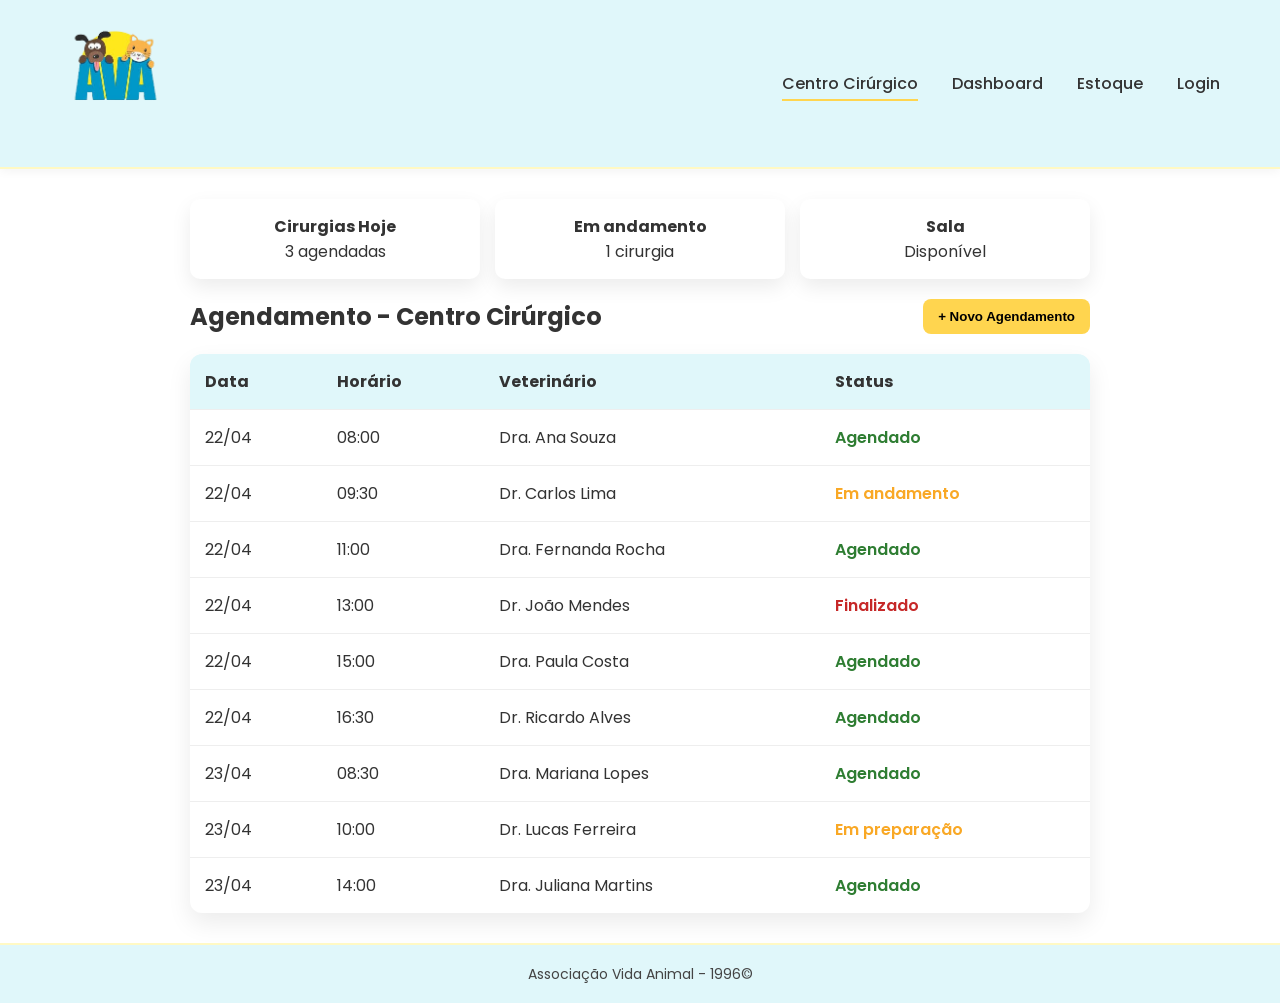
==== cirurgico.html @ 7896a2a1 "Add files via upload" ====
<!DOCTYPE html>
<html lang="pt-br">
<head>
<meta charset="UTF-8">
<title>AVA - Centro Cirúrgico</title>
<link rel="stylesheet" href="css/style.css">
<meta name="viewport" content="width=device-width, initial-scale=1.0">
</head>

<body>

<header>
    <div class="logo-container">
        <img src="img/logoava.png" alt="Logo AVA">
    </div>

    <nav>
        <a href="cirurgico.html" class="active">Centro Cirúrgico</a>
        <a href="dashboard.html">Dashboard</a>
        <a href="estoque.html">Estoque</a>
        <a href="index.html">Login</a>
    </nav>
</header>

<main>

    <div class="estoque-container">


        <div class="info-cirurgico">

        <div class="info-card">
                <h4>Cirurgias Hoje</h4>
                <p>3 agendadas</p>
            </div>

            <div class="info-card">
                <h4>Em andamento</h4>
                <p>1 cirurgia</p>
            </div>

            <div class="info-card">
                <h4>Sala</h4>
                <p>Disponível</p>
            </div>

        </div>

        <div class="topo-estoque">
            <h2>Agendamento - Centro Cirúrgico</h2>
            <button>+ Novo Agendamento</button>
        </div>

        <table>
            <thead>
                <tr>
                    <th>Data</th>
                    <th>Horário</th>
                    <th>Veterinário</th>
                    <th>Status</th>
                </tr>
            </thead>

            <tbody>
                <tr><td>22/04</td><td>08:00</td><td>Dra. Ana Souza</td><td class="ok">Agendado</td></tr>
                <tr><td>22/04</td><td>09:30</td><td>Dr. Carlos Lima</td><td class="low">Em andamento</td></tr>
                <tr><td>22/04</td><td>11:00</td><td>Dra. Fernanda Rocha</td><td class="ok">Agendado</td></tr>
                <tr><td>22/04</td><td>13:00</td><td>Dr. João Mendes</td><td class="out">Finalizado</td></tr>
                <tr><td>22/04</td><td>15:00</td><td>Dra. Paula Costa</td><td class="ok">Agendado</td></tr>
                <tr><td>22/04</td><td>16:30</td><td>Dr. Ricardo Alves</td><td class="ok">Agendado</td></tr>
                <tr><td>23/04</td><td>08:30</td><td>Dra. Mariana Lopes</td><td class="ok">Agendado</td></tr>
                <tr><td>23/04</td><td>10:00</td><td>Dr. Lucas Ferreira</td><td class="low">Em preparação</td></tr>
                <tr><td>23/04</td><td>14:00</td><td>Dra. Juliana Martins</td><td class="ok">Agendado</td></tr>
            </tbody>
        </table>

    </div>

</main>
<footer>
Associação Vida Animal - 1996&copy;
</footer>

</body>
</html>
---- css/style.css ----
/* ===== FONTE ===== */
@import url('https://fonts.googleapis.com/css2?family=Poppins:wght@300;400;600&display=swap');

/* ===== RESET ===== */
* {
    margin: 0;
    padding: 0;
    box-sizing: border-box;
}

/* ===== BODY / LAYOUT BASE ===== */
body {
    font-family: 'Poppins', sans-serif;
    background: #ffffff;
    color: #333;

    display: flex;
    flex-direction: column;
    min-height: 100vh;
}

/* ===== HEADER ===== */
header {
    display: flex;
    justify-content: space-between;
    align-items: center;
    padding: 25px 60px;
    background: #E0F7FA;
    border-bottom: 2px solid #FFF9C4;
    box-shadow: 0 2px 10px rgba(0,0,0,0.05);
}

/* LOGO */
.logo-container img {
    height: 110px;
}

/* NAV */
nav a {
    margin-left: 30px;
    font-size: 16px;
    text-decoration: none;
    color: #333;
    font-weight: 500;
    position: relative;
    transition: 0.3s;
}

nav a:hover {
    color: #00796B;
}

nav a.active::after {
    content: "";
    width: 100%;
    height: 2px;
    background: #FFD54F;
    position: absolute;
    bottom: -6px;
    left: 0;
}

/* ===== MAIN ===== */
main {
    flex: 1;
    padding: 30px;
}

/* ===== FOOTER ===== */
footer {
    height: 60px;
    display: flex;
    justify-content: center;
    align-items: center;
    background: #E0F7FA;
    border-top: 2px solid #FFF9C4;
    font-size: 14px;
    color: #444;
}

/* ================================================= LOGIN ===== */

.login-box {
    background: #ffffff;
    padding: 45px;
    width: 360px;
    border-radius: 16px;
    border: 1px solid #E0F2F1;
    box-shadow: 0px 10px 30px rgba(0,0,0,0.08);
    text-align: center;
    margin: auto;
}

.login-box h2 {
    margin-bottom: 8px;
    font-weight: 600;
}

.login-box p {
    margin-bottom: 25px;
    color: #777;
    font-size: 14px;
}

/* INPUTS */
.login-box input {
    width: 100%;
    padding: 12px;
    margin: 10px 0;
    border-radius: 10px;
    border: 1px solid #ddd;
}

.login-box input:focus {
    border-color: #80DEEA;
    outline: none;
}

/* RADIO */
.radio-group {
    background: #f9f9f9;
    padding: 12px;
    border-radius: 10px;
    margin: 15px 0 20px;
    border: 1px solid #eee;
}

.radio-item {
    display: flex;
    align-items: center;
    gap: 10px;
    padding: 6px 4px;
    cursor: pointer;
}

/* força o input a ter tamanho fixo */
.radio-item input {
    width: 16px;
    height: 16px;
    margin: 0;
    accent-color: #FFD54F;
}

/* garante alinhamento do texto */
.radio-item span {
    display: inline-block;
}

.radio-item:hover {
    background: #E0F7FA;
}

.radio-item input {
    transform: scale(1.1);
    accent-color: #FFD54F;
    margin: 0;
    position: relative;
    top: 1px; 
}

/* BUTTON */
.login-box button {
    width: 100%;
    padding: 12px;
    background: #FFD54F;
    border: none;
    border-radius: 10px;
    font-weight: 600;
    cursor: pointer;
}

.login-box button:hover {
    background: #FFE082;
}

/* ERRO */
#erro-msg {
    color: #c62828;
    font-size: 13px;
    margin: 10px 0;
    text-align: left;
}

input.erro {
    border: 2px solid #c62828;
}

/* ================================================= ESTOQUE ===== */

.estoque-container {
    width: 90%;
    max-width: 900px;
    margin: auto;
}

/* TOPO */
.topo-estoque {
    display: flex;
    justify-content: space-between;
    align-items: center;
    margin-bottom: 20px;
}

.topo-estoque button {
    padding: 10px 15px;
    background: #FFD54F;
    border-radius: 8px;
    border: none;
    font-weight: 600;
}

/* TABELA */
table {
    width: 100%;
    border-collapse: collapse;
    background: #fff;
    border-radius: 12px;
    overflow: hidden;
    box-shadow: 0px 10px 25px rgba(0,0,0,0.08);
}

thead {
    background: #E0F7FA;
}

th, td {
    padding: 15px;
    text-align: left;
}

td {
    border-top: 1px solid #eee;
}

tr:hover {
    background: #f9f9f9;
}

/* STATUS */
.ok { color: #2e7d32; font-weight: 600; }
.low { color: #f9a825; font-weight: 600; }
.out { color: #c62828; font-weight: 600; }

/* ================================================= DASHBOARD ===== */

.dashboard-container {
    width: 90%;
    max-width: 1000px;
    margin: auto;
}

.cards {
    display: flex;
    gap: 20px;
    margin-top: 20px;
}

.card {
    flex: 1;
    background: #fff;
    padding: 25px;
    border-radius: 12px;
    box-shadow: 0px 10px 25px rgba(0,0,0,0.08);
    text-align: center;
    transition: 0.3s;
}

.card:hover {
    transform: translateY(-5px);
}

.card.alert {
    border: 2px solid #FFD54F;
}

/* EXTRA */
.painel-extra {
    display: flex;
    gap: 20px;
    margin-top: 30px;
}

.alertas-box, .atividade-box {
    flex: 1;
    background: #fff;
    padding: 20px;
    border-radius: 12px;
    box-shadow: 0px 10px 25px rgba(0,0,0,0.08);
}

/* ================================================= CIRÚRGICO ===== */

.info-cirurgico {
    display: flex;
    gap: 15px;
    margin-bottom: 20px;
}

.info-card {
    flex: 1;
    background: #fff;
    padding: 15px;
    border-radius: 10px;
    text-align: center;
    box-shadow: 0px 8px 20px rgba(0,0,0,0.08);
}

/* ================================================= RESPONSIVO ===== */

@media (max-width: 768px) {

    header {
        flex-direction: column;
        padding: 15px;
        gap: 10px;
    }

    .logo-container img {
        height: 80px;
    }

    nav {
        display: flex;
        flex-wrap: wrap;
        justify-content: center;
    }

    nav a {
        margin: 5px 10px;
        font-size: 14px;
    }

    .cards,
    .painel-extra,
    .info-cirurgico {
        flex-direction: column;
    }

    .estoque-container,
    .dashboard-container {
        width: 100%;
    }

    table {
        font-size: 12px;
    }

    th, td {
        padding: 10px;
    }
}
/* ===== LAYOUT ESTOQUE ===== */
.layout-estoque {
    display: flex;
    gap: 25px;
    align-items: flex-start;
}

/* TABELA */
.estoque-container {
    flex: 2;
}

/* LATERAL */
.painel-lateral {
    flex: 0.7;
    max-width: 280px;
    display: flex;
    flex-direction: column;
    gap: 15px;
}

/* CARDS LATERAIS */
.alertas-box,
.atividade-box {
    background: #ffffff;
    padding: 15px;
    border-radius: 10px;
    box-shadow: 0px 8px 20px rgba(0,0,0,0.08);
    font-size: 13px;
}

.alertas-box h3,
.atividade-box h3 {
    font-size: 14px;
    margin-bottom: 8px;
}

.alertas-box li,
.atividade-box li {
    margin-bottom: 6px;
}

/* RESPONSIVO */
@media (max-width: 768px) {
    .layout-estoque {
        flex-direction: column;
    }

    .painel-lateral {
        max-width: 100%;
    }
}
/* CENTRALIZA O CARD */
.alertas-box,
.atividade-box {
    background: #ffffff;
    padding: 15px;
    border-radius: 10px;
    box-shadow: 0px 8px 20px rgba(0,0,0,0.08);
    font-size: 13px;
    text-align: center;
}

/* LISTA CENTRALIZADA BONITA */
.alertas-box ul,
.atividade-box ul {
    display: inline-block;
    text-align: left;
    padding-left: 15px;
    margin-top: 5px;
}

/* ITENS */
.alertas-box li,
.atividade-box li {
    margin-bottom: 6px;
}
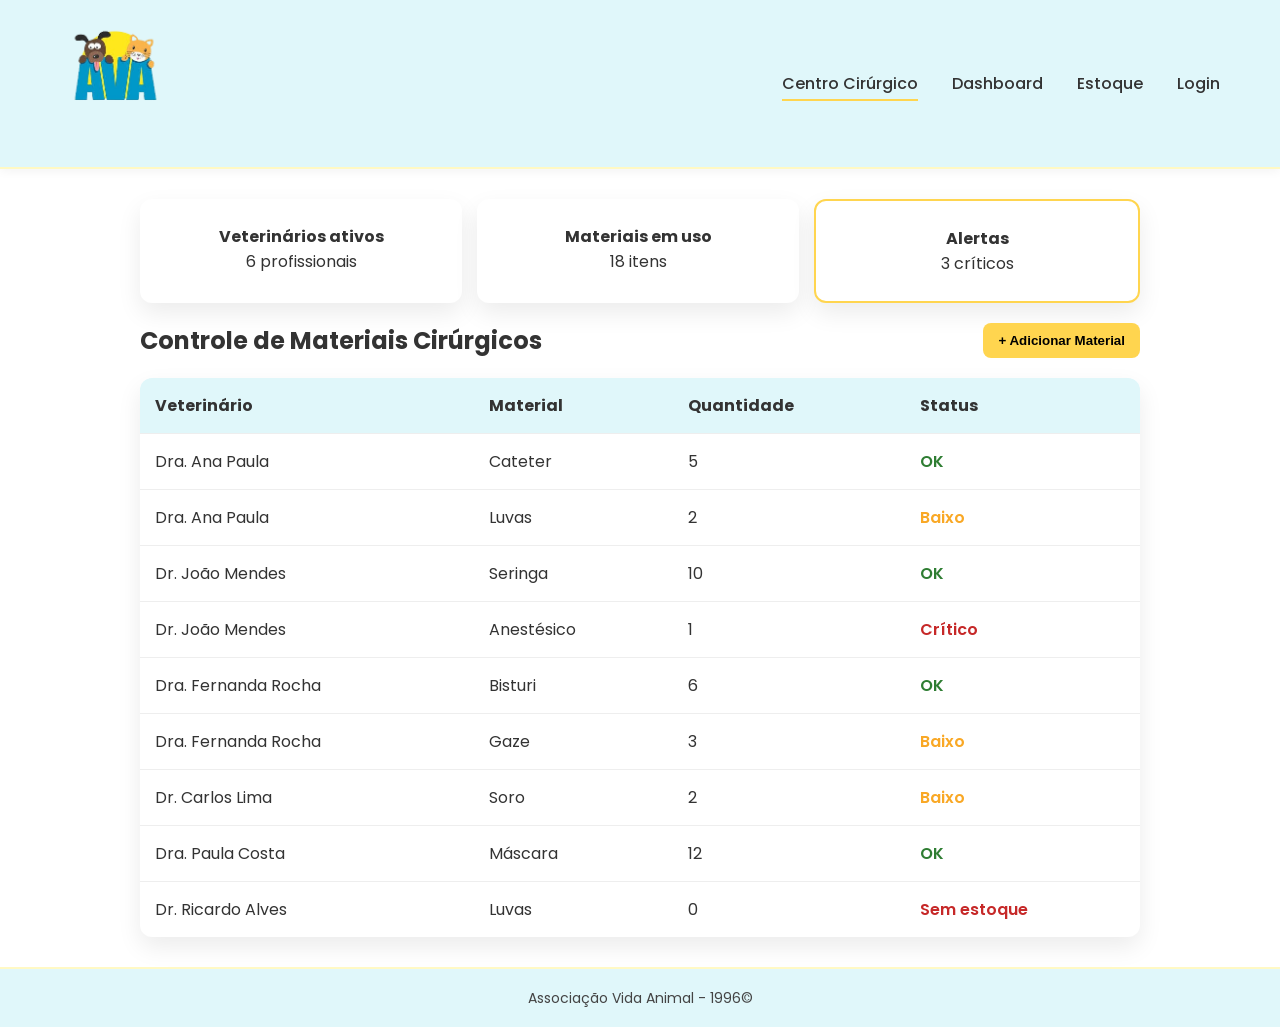
==== commit 41a33433: "atualizando layout responsivo" ====
--- a/cirurgico.html
+++ b/cirurgico.html
@@ -26,51 +26,53 @@
 
     <div class="estoque-container">
 
-
+        <!-- CARDS DE RESUMO -->
         <div class="info-cirurgico">
 
-        <div class="info-card">
-                <h4>Cirurgias Hoje</h4>
-                <p>3 agendadas</p>
+            <div class="info-card">
+                <h4>Veterinários ativos</h4>
+                <p>6 profissionais</p>
             </div>
 
             <div class="info-card">
-                <h4>Em andamento</h4>
-                <p>1 cirurgia</p>
+                <h4>Materiais em uso</h4>
+                <p>18 itens</p>
             </div>
 
-            <div class="info-card">
-                <h4>Sala</h4>
-                <p>Disponível</p>
+            <div class="info-card alert">
+                <h4>Alertas</h4>
+                <p>3 críticos</p>
             </div>
 
         </div>
 
+        <!-- TOPO -->
         <div class="topo-estoque">
-            <h2>Agendamento - Centro Cirúrgico</h2>
-            <button>+ Novo Agendamento</button>
+            <h2>Controle de Materiais Cirúrgicos</h2>
+            <button onclick="abrirModal()">+ Adicionar Material</button>
         </div>
 
+        <!-- TABELA NOVA -->
         <table>
             <thead>
                 <tr>
-                    <th>Data</th>
-                    <th>Horário</th>
                     <th>Veterinário</th>
+                    <th>Material</th>
+                    <th>Quantidade</th>
                     <th>Status</th>
                 </tr>
             </thead>
 
             <tbody>
-                <tr><td>22/04</td><td>08:00</td><td>Dra. Ana Souza</td><td class="ok">Agendado</td></tr>
-                <tr><td>22/04</td><td>09:30</td><td>Dr. Carlos Lima</td><td class="low">Em andamento</td></tr>
-                <tr><td>22/04</td><td>11:00</td><td>Dra. Fernanda Rocha</td><td class="ok">Agendado</td></tr>
-                <tr><td>22/04</td><td>13:00</td><td>Dr. João Mendes</td><td class="out">Finalizado</td></tr>
-                <tr><td>22/04</td><td>15:00</td><td>Dra. Paula Costa</td><td class="ok">Agendado</td></tr>
-                <tr><td>22/04</td><td>16:30</td><td>Dr. Ricardo Alves</td><td class="ok">Agendado</td></tr>
-                <tr><td>23/04</td><td>08:30</td><td>Dra. Mariana Lopes</td><td class="ok">Agendado</td></tr>
-                <tr><td>23/04</td><td>10:00</td><td>Dr. Lucas Ferreira</td><td class="low">Em preparação</td></tr>
-                <tr><td>23/04</td><td>14:00</td><td>Dra. Juliana Martins</td><td class="ok">Agendado</td></tr>
+                <tr><td>Dra. Ana Paula</td><td>Cateter</td><td>5</td><td class="ok">OK</td></tr>
+                <tr><td>Dra. Ana Paula</td><td>Luvas</td><td>2</td><td class="low">Baixo</td></tr>
+                <tr><td>Dr. João Mendes</td><td>Seringa</td><td>10</td><td class="ok">OK</td></tr>
+                <tr><td>Dr. João Mendes</td><td>Anestésico</td><td>1</td><td class="out">Crítico</td></tr>
+                <tr><td>Dra. Fernanda Rocha</td><td>Bisturi</td><td>6</td><td class="ok">OK</td></tr>
+                <tr><td>Dra. Fernanda Rocha</td><td>Gaze</td><td>3</td><td class="low">Baixo</td></tr>
+                <tr><td>Dr. Carlos Lima</td><td>Soro</td><td>2</td><td class="low">Baixo</td></tr>
+                <tr><td>Dra. Paula Costa</td><td>Máscara</td><td>12</td><td class="ok">OK</td></tr>
+                <tr><td>Dr. Ricardo Alves</td><td>Luvas</td><td>0</td><td class="out">Sem estoque</td></tr>
             </tbody>
         </table>
 
@@ -81,5 +83,38 @@
 Associação Vida Animal - 1996&copy;
 </footer>
 
+<!-- MODAL -->
+<div id="modal" class="modal">
+    <div class="modal-content">
+
+        <h3>Novo Material</h3>
+
+        <input type="text" placeholder="Veterinário">
+        <input type="text" placeholder="Material">
+        <input type="number" placeholder="Quantidade">
+
+        <button onclick="salvarProduto()">Salvar</button>
+        <button onclick="fecharModal()" class="cancelar">Cancelar</button>
+
+        <p id="msg-sucesso"></p>
+
+    </div>
+</div>
+
+<script>
+function abrirModal() {
+    document.getElementById("modal").style.display = "flex";
+}
+
+function fecharModal() {
+    document.getElementById("modal").style.display = "none";
+}
+
+function salvarProduto() {
+    document.getElementById("msg-sucesso").innerText = "Produto adicionado (simulação)";
+}
+</script>
+
+
 </body>
 </html>
--- a/css/style.css
+++ b/css/style.css
@@ -290,6 +290,12 @@
 
 /* ================================================= CIRÚRGICO ===== */
 
+.estoque-container {
+    width: 90%;
+    max-width: 1000px;
+    margin: auto;
+}
+
 .info-cirurgico {
     display: flex;
     gap: 15px;
@@ -299,10 +305,21 @@
 .info-card {
     flex: 1;
     background: #fff;
-    padding: 15px;
-    border-radius: 10px;
+    padding: 25px;
+    border-radius: 12px;
+    box-shadow: 0px 10px 25px rgba(0,0,0,0.08);
     text-align: center;
-    box-shadow: 0px 8px 20px rgba(0,0,0,0.08);
+    transition: 0.3s;
+}
+
+
+.info-card:hover {
+    transform: translateY(-5px);
+}
+
+
+.info-card.alert {
+    border: 2px solid #FFD54F;
 }
 
 /* ================================================= RESPONSIVO ===== */
@@ -352,18 +369,22 @@
 /* ===== LAYOUT ESTOQUE ===== */
 .layout-estoque {
     display: flex;
-    gap: 25px;
+    gap: 20px;
     align-items: flex-start;
+
+    width: 90%;
+    max-width: 1200px;
+    margin: auto;
 }
 
 /* TABELA */
 .estoque-container {
-    flex: 2;
+    flex: 3;
 }
 
 /* LATERAL */
 .painel-lateral {
-    flex: 0.7;
+    flex: 1;
     max-width: 280px;
     display: flex;
     flex-direction: column;
@@ -390,6 +411,8 @@
 .atividade-box li {
     margin-bottom: 6px;
 }
+
+
 
 /* RESPONSIVO */
 @media (max-width: 768px) {
@@ -426,3 +449,99 @@
 .atividade-box li {
     margin-bottom: 6px;
 }
+/* ===== MODAL ===== */
+.modal {
+    display: none;
+    position: fixed;
+    top: 0;
+    left: 0;
+
+    width: 100%;
+    height: 100%;
+
+    background: rgba(0,0,0,0.5);
+
+    justify-content: center;
+    align-items: center;
+
+    z-index: 999; /* ESSENCIAL */
+}
+
+.modal-content {
+    background: #fff;
+    padding: 25px;
+    border-radius: 12px;
+    width: 320px;
+
+    display: flex;
+    flex-direction: column;
+    gap: 12px;
+
+    box-shadow: 0px 10px 30px rgba(0,0,0,0.2);
+}
+
+/* inputs */
+.modal-content input {
+    padding: 10px;
+    border-radius: 8px;
+    border: 1px solid #ddd;
+}
+
+/* botões */
+.modal-content button {
+    padding: 10px;
+    border-radius: 8px;
+    border: none;
+    background: #FFD54F;
+    cursor: pointer;
+}
+
+.modal-content .cancelar {
+    background: #eee;
+}
+
+#msg-sucesso {
+    font-size: 13px;
+    color: green;
+    text-align: center;
+}
+
+
+/* ===== FIX MOBILE TABELA ===== */
+
+@media (max-width: 768px) {
+
+    main {
+        padding: 15px;
+    }
+
+    .layout-estoque {
+        flex-direction: column;
+        width: 100%;
+        padding: 0 10px;
+    }
+
+    .estoque-container {
+        width: 100%;
+        overflow-x: auto;
+    }
+
+    table {
+        min-width: 600px;
+        font-size: 12px;
+    }
+
+    th, td {
+        padding: 10px;
+    }
+
+    .cards,
+    .painel-extra,
+    .info-cirurgico {
+        flex-direction: column;
+    }
+
+    .painel-lateral {
+        max-width: 100%;
+    }
+}
